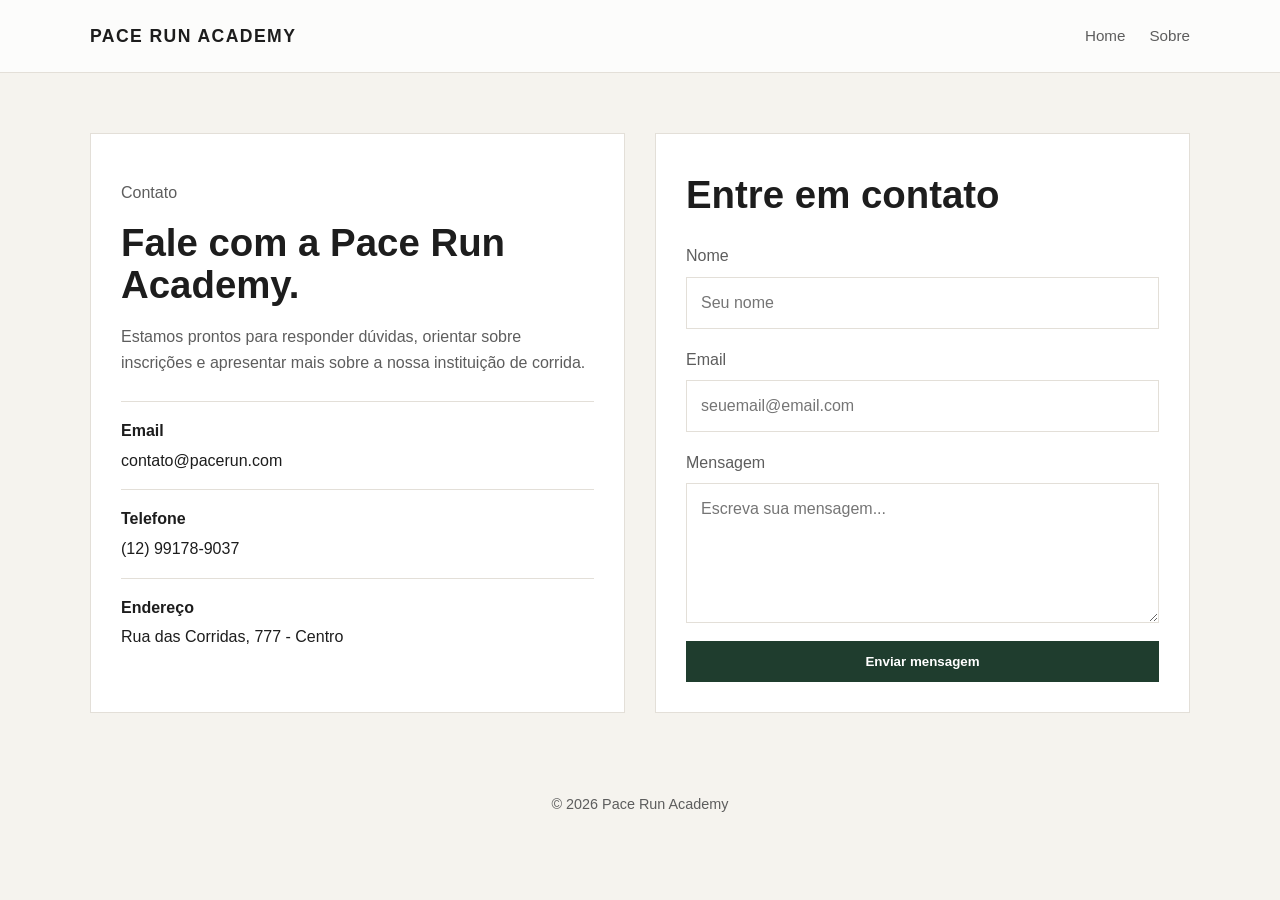
==== contato.html @ 162f760a "Add files via upload" ====
<!DOCTYPE html>
<html lang="pt-BR">
<head>
    <meta charset="UTF-8">
    <meta name="viewport" content="width=device-width, initial-scale=1.0">
    <title>Contato | Pace Run Academy</title>
    <link rel="stylesheet" href="style.css">
</head>
<body>
    <header class="site-header">
        <div class="container nav">
            <div class="brand">PACE RUN ACADEMY</div>

            <nav class="nav-links">
                <a href="index.html">Home</a>
                <a href="index.html#sobre">Sobre</a>
            </nav>
        </div>
    </header>

    <main class="page">
        <div class="container contact-layout">
            <section class="contact-info">
                <p class="text-muted">Contato</p>
                <h1>Fale com a Pace Run Academy.</h1>
                <p>
                    Estamos prontos para responder dúvidas, orientar sobre inscrições e apresentar
                    mais sobre a nossa instituição de corrida.
                </p>

                <div class="info-list">
                    <div class="info-item-contact">
                        <strong>Email</strong>
                        <span>contato@pacerun.com</span>
                    </div>

                    <div class="info-item-contact">
                        <strong>Telefone</strong>
                        <span>(12) 99178-9037</span>
                    </div>

                    <div class="info-item-contact">
                        <strong>Endereço</strong>
                        <span>Rua das Corridas, 777 - Centro</span>
                    </div>
                </div>
            </section>

            <section class="contact-form">
                <h2>Entre em contato</h2>
                <form>
                    <div class="form-row">
                        <label for="nome">Nome</label>
                        <input type="text" id="nome" name="nome" placeholder="Seu nome">
                    </div>

                    <div class="form-row">
                        <label for="email">Email</label>
                        <input type="email" id="email" name="email" placeholder="seuemail@email.com">
                    </div>

                    <div class="form-row">
                        <label for="mensagem">Mensagem</label>
                        <textarea id="mensagem" name="mensagem" placeholder="Escreva sua mensagem..."></textarea>
                    </div>

                    <button type="submit" class="button primary">Enviar mensagem</button>
                </form>
            </section>
        </div>
    </main>

    <footer>
        © 2026 Pace Run Academy
    </footer>
</body>
</html>
---- style.css ----
:root {
    --bg: #f5f3ee;
    --panel: #ffffff;
    --line: #e3dfd8;
    --text: #1d1d1d;
    --muted: #5d5d5d;
    --accent: #1f3d2e;
    --accent-soft: #ecf0eb;
}

* {
    box-sizing: border-box;
}

body {
    margin: 0;
    font-family: Arial, Helvetica, sans-serif;
    background: var(--bg);
    color: var(--text);
    line-height: 1.6;
}

a {
    text-decoration: none;
    color: var(--text);
}

.container {
    width: min(1100px, 90%);
    margin: 0 auto;
}

.site-header {
    background: rgba(255,255,255,0.75);
    border-bottom: 1px solid var(--line);
}

.nav {
    display: flex;
    align-items: center;
    justify-content: space-between;
    min-height: 72px;
    gap: 20px;
}

.brand {
    font-size: 1.1rem;
    font-weight: 700;
    letter-spacing: 0.08em;
}

.nav-links {
    display: flex;
    align-items: center;
    gap: 24px;
    flex-wrap: wrap;
}

.nav-links a {
    font-size: 0.95rem;
    color: var(--muted);
}

.button {
    display: inline-block;
    padding: 12px 20px;
    border: 1px solid var(--line);
    background: var(--panel);
    color: var(--text);
    font-weight: 600;
    transition: all 0.2s ease;
}

.button:hover {
    background: #f0eee9;
}

.button.primary {
    background: var(--accent);
    border-color: var(--accent);
    color: #fff;
}

.button.primary:hover {
    background: #172f26;
}

.hero {
    display: flex;
    align-items: center;
    justify-content: space-between;
    gap: 40px;
    min-height: 520px;
    padding: 50px 0;
}

.hero-text,
.hero-box {
    flex: 1;
}

.tag {
    display: inline-block;
    margin: 0 0 18px;
    font-size: 0.72rem;
    letter-spacing: 0.12em;
    text-transform: uppercase;
    color: var(--muted);
}

h1 {
    font-size: clamp(2.3rem, 4vw, 4.2rem);
    line-height: 1.1;
    margin: 0 0 18px;
    font-weight: 700;
}

.lead {
    max-width: 550px;
    font-size: 1.05rem;
    color: var(--muted);
    margin: 0 0 28px;
}

.actions {
    display: flex;
    gap: 14px;
    flex-wrap: wrap;
}

.hero-box {
    background: var(--panel);
    border: 1px solid var(--line);
    padding: 28px 26px;
}

.hero-box h2 {
    margin: 0 0 10px;
    font-size: 1.5rem;
}

.hero-box p {
    margin: 0;
    color: var(--muted);
}

section {
    padding: 40px 0 70px;
}

.about h2 {
    margin: 0 0 28px;
    font-size: clamp(2rem, 3vw, 2.6rem);
}

.info-grid {
    display: flex;
    gap: 22px;
    flex-wrap: wrap;
}

.info-item {
    flex: 1 1 260px;
    background: var(--panel);
    border: 1px solid var(--line);
    padding: 22px;
}

.info-item h3 {
    margin: 0 0 10px;
    font-size: 1.2rem;
}

.info-item p {
    margin: 0;
    color: var(--muted);
}

.contact-box {
    background: var(--accent-soft);
    border: 1px solid var(--line);
    padding: 28px;
    display: flex;
    justify-content: space-between;
    align-items: center;
    gap: 20px;
    flex-wrap: wrap;
}

.contact-box h2 {
    margin: 0 0 8px;
    font-size: clamp(1.8rem, 2.2vw, 2.4rem);
}

.contact-box p {
    margin: 0;
    color: var(--muted);
    max-width: 560px;
}

.image-gallery {
    display: flex;
    gap: 22px;
    flex-wrap: wrap;
    margin: 0 0 20px;
}

.image-card {
    flex: 1 1 320px;
    background: var(--panel);
    border: 1px solid var(--line);
    padding: 10px;
    overflow: hidden;
}

.image-card img {
    display: block;
    width: 100%;
    height: 280px;
    object-fit: cover;
    filter: saturate(0.9) contrast(1.03);
}

.page {
    padding: 60px 0;
}

.contact-layout {
    display: flex;
    gap: 30px;
    flex-wrap: wrap;
}

.contact-info,
.contact-form {
    flex: 1 1 380px;
    background: var(--panel);
    border: 1px solid var(--line);
    padding: 30px;
}

.contact-info h1,
.contact-form h2 {
    margin-top: 0;
    margin-bottom: 18px;
    font-size: clamp(2rem, 3vw, 2.8rem);
}

.contact-info p,
.contact-form p,
.form-row label,
.text-muted {
    color: var(--muted);
}

.info-list {
    margin-top: 26px;
    display: flex;
    flex-direction: column;
    gap: 16px;
}

.info-item-contact {
    border-top: 1px solid var(--line);
    padding-top: 16px;
}

.info-item-contact strong {
    display: block;
    margin-bottom: 4px;
    color: var(--text);
}

form {
    display: flex;
    flex-direction: column;
    gap: 18px;
}

.form-row {
    display: flex;
    flex-direction: column;
    gap: 8px;
}

input,
textarea {
    width: 100%;
    padding: 12px 14px;
    border: 1px solid var(--line);
    background: #fff;
    font: inherit;
    color: var(--text);
}

textarea {
    min-height: 140px;
    resize: vertical;
}

footer {
    padding: 20px 0 40px;
    text-align: center;
    color: var(--muted);
    font-size: 0.9rem;
}

@media (max-width: 768px) {
    .hero {
        flex-direction: column;
        text-align: center;
        min-height: auto;
    }

    .lead {
        margin-left: auto;
        margin-right: auto;
    }

    .actions {
        justify-content: center;
    }

    .nav {
        flex-direction: column;
        padding: 18px 0;
    }

    .contact-box {
        justify-content: center;
        text-align: center;
    }

    .contact-info,
    .contact-form {
        padding: 22px;
    }
}
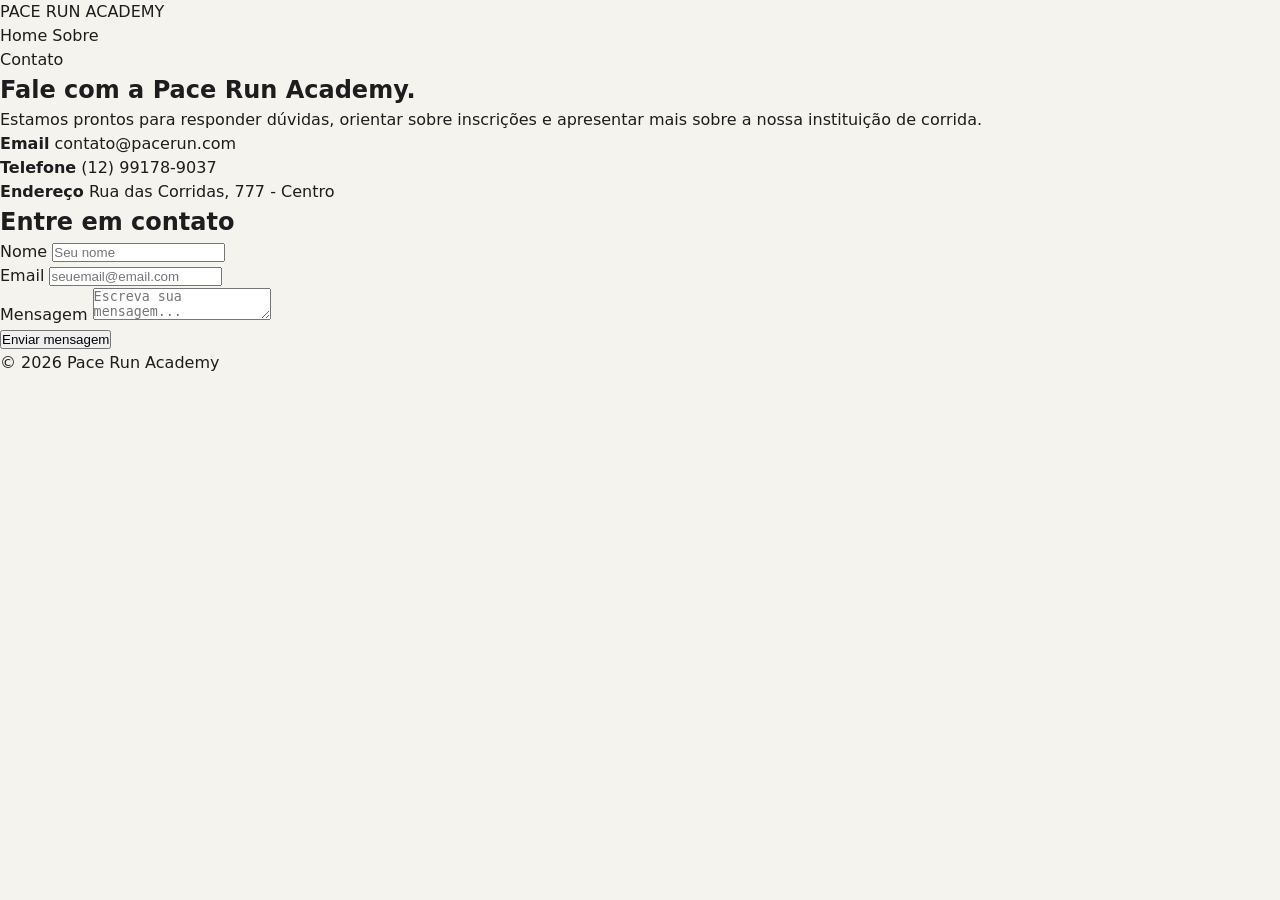
==== commit bca80049: "Make contact form fields required Added 'required' attribute to input fields in contact form." ====
--- a/contato.html
+++ b/contato.html
@@ -13,7 +13,7 @@
 
             <nav class="nav-links">
                 <a href="index.html">Home</a>
-                <a href="index.html#sobre">Sobre</a>
+                <a href="sobre.html">Sobre</a>
             </nav>
         </div>
     </header>
@@ -51,17 +51,17 @@
                 <form>
                     <div class="form-row">
                         <label for="nome">Nome</label>
-                        <input type="text" id="nome" name="nome" placeholder="Seu nome">
+                        <input type="text" id="nome" name="nome" placeholder="Seu nome" required>
                     </div>
 
                     <div class="form-row">
                         <label for="email">Email</label>
-                        <input type="email" id="email" name="email" placeholder="seuemail@email.com">
+                        <input type="email" id="email" name="email" placeholder="seuemail@email.com" required>
                     </div>
 
                     <div class="form-row">
                         <label for="mensagem">Mensagem</label>
-                        <textarea id="mensagem" name="mensagem" placeholder="Escreva sua mensagem..."></textarea>
+                        <textarea id="mensagem" name="mensagem" placeholder="Escreva sua mensagem..." required></textarea>
                     </div>
 
                     <button type="submit" class="button primary">Enviar mensagem</button>
--- a/style.css
+++ b/style.css
@@ -1,338 +1,259 @@
+
+*, *::before, *::after {
+  box-sizing: border-box;
+  margin: 0;
+  padding: 0;
+}
+
 :root {
-    --bg: #f5f3ee;
-    --panel: #ffffff;
-    --line: #e3dfd8;
-    --text: #1d1d1d;
-    --muted: #5d5d5d;
-    --accent: #1f3d2e;
-    --accent-soft: #ecf0eb;
-}
-
-* {
-    box-sizing: border-box;
-}
-
-body {
-    margin: 0;
-    font-family: Arial, Helvetica, sans-serif;
-    background: var(--bg);
-    color: var(--text);
-    line-height: 1.6;
+  /* Colors */
+  --bg-main: #f5f3ee;
+  --bg-surface: #ffffff;
+  --border-color: #e3dfd8;
+  --text-main: #1d1d1d;
+  --text-subtle: #5d5d5d;
+  --brand-primary: #1f3d2e;
+  --brand-light: #ecf0eb;
+  
+  /* Layout */
+  --site-max-w: 1100px;
+}
+
+html {
+  scroll-behavior: smooth;
+  font-family: system-ui, -apple-system, BlinkMacSystemFont, 'Segoe UI', Roboto, sans-serif;
+  background-color: var(--bg-main);
+  color: var(--text-main);
+  line-height: 1.5;
 }
 
 a {
-    text-decoration: none;
-    color: var(--text);
-}
-
-.container {
-    width: min(1100px, 90%);
-    margin: 0 auto;
-}
-
-.site-header {
-    background: rgba(255,255,255,0.75);
-    border-bottom: 1px solid var(--line);
-}
-
-.nav {
-    display: flex;
+  color: inherit;
+  text-decoration: none;
+}
+
+img {
+  max-width: 100%;
+  display: block;
+}
+
+.wrapper {
+  width: 90%;
+  max-width: var(--site-max-w);
+  margin-inline: auto;
+}
+
+.section-padding {
+  padding-block: 60px;
+}
+
+.header {
+  position: sticky;
+  top: 0;
+  z-index: 100;
+  background: rgba(245, 243, 238, 0.85);
+  backdrop-filter: blur(8px);
+  border-bottom: 1px solid var(--border-color);
+}
+
+.header__nav {
+  display: flex;
+  align-items: center;
+  justify-content: space-between;
+  height: 70px;
+}
+
+.header__logo {
+  font-weight: 700;
+  letter-spacing: -0.02em;
+  font-size: 1.15rem;
+}
+
+.header__links {
+  display: flex;
+  align-items: center;
+  gap: 20px;
+  list-style: none;
+}
+
+.header__links a {
+  font-size: 0.9rem;
+  color: var(--text-subtle);
+  transition: color 0.15s ease;
+}
+
+.header__links a:hover {
+  color: var(--text-main);
+}
+.btn {
+  display: inline-flex;
+  align-items: center;
+  justify-content: center;
+  padding: 10px 18px;
+  font-size: 0.9rem;
+  font-weight: 600;
+  border-radius: 4px;
+  border: 1px solid var(--border-color);
+  background: var(--bg-surface);
+  color: var(--text-main);
+  cursor: pointer;
+  transition: background 0.15s ease, border-color 0.15s ease, transform 0.1s;
+}
+
+.btn:active {
+  transform: translateY(1px);
+}
+
+.btn--primary {
+  background: var(--brand-primary);
+  border-color: var(--brand-primary);
+  color: #fff;
+}
+
+.btn--primary:hover {
+  background: #152b20;
+}
+
+.btn--outline:hover {
+  background: #eae6df;
+}
+
+/* Base Card Style */
+.card {
+  background: var(--bg-surface);
+  border: 1px solid var(--border-color);
+  padding: 24px;
+  border-radius: 6px;
+}
+
+.hero {
+  display: grid;
+  grid-template-columns: 1fr;
+  gap: 32px;
+  padding-block: 60px 40px;
+}
+
+.hero__eyebrow {
+  font-size: 0.75rem;
+  font-weight: 700;
+  text-transform: uppercase;
+  letter-spacing: 0.1em;
+  color: var(--brand-primary);
+  margin-bottom: 12px;
+}
+
+.hero__title {
+  font-size: 2.5rem;
+  line-height: 1.15;
+  letter-spacing: -0.03em;
+  margin-bottom: 16px;
+}
+
+.hero__subtitle {
+  color: var(--text-subtle);
+  font-size: 1.1rem;
+  margin-bottom: 24px;
+}
+
+.hero__actions {
+  display: flex;
+  gap: 12px;
+}
+.cards-grid {
+  display: grid;
+  grid-template-columns: repeat(auto-fit, minmax(250px, 1fr));
+  gap: 20px;
+}
+
+.gallery-grid {
+  display: grid;
+  grid-template-columns: repeat(auto-fill, minmax(280px, 1fr));
+  gap: 20px;
+}
+
+.gallery-grid img {
+  width: 100%;
+  height: 240px;
+  object-fit: cover;
+  border-radius: 4px;
+}
+
+/* Callout Box */
+.cta-box {
+  background: var(--brand-light);
+  border: 1px solid var(--border-color);
+  padding: 32px;
+  border-radius: 8px;
+  display: flex;
+  flex-direction: column;
+  gap: 16px;
+}
+.contact-grid {
+  display: grid;
+  grid-template-columns: 1fr;
+  gap: 30px;
+}
+
+.form-group {
+  display: flex;
+  flex-direction: column;
+  gap: 6px;
+  margin-bottom: 16px;
+}
+
+.form-group label {
+  font-size: 0.85rem;
+  font-weight: 600;
+  color: var(--text-subtle);
+}
+
+.form-control {
+  width: 100%;
+  padding: 10px 12px;
+  border: 1px solid var(--border-color);
+  border-radius: 4px;
+  background: #fff;
+  font-family: inherit;
+  font-size: 0.95rem;
+}
+
+.form-control:focus {
+  outline: 2px solid var(--brand-primary);
+  outline-offset: -1px;
+}
+
+textarea.form-control {
+  min-height: 120px;
+  resize: vertical;
+}
+
+/* Footer */
+.footer {
+  border-top: 1px solid var(--border-color);
+  padding-block: 30px;
+  text-align: center;
+  font-size: 0.85rem;
+  color: var(--text-subtle);
+}
+
+@media (min-width: 768px) {
+  .hero {
+    grid-template-columns: 1.2fr 0.8fr;
+    align-items: center;
+    padding-block: 80px;
+  }
+
+  .hero__title {
+    font-size: 3.5rem;
+  }
+
+  .contact-grid {
+    grid-template-columns: 1fr 1fr;
+  }
+
+  .cta-box {
+    flex-direction: row;
     align-items: center;
     justify-content: space-between;
-    min-height: 72px;
-    gap: 20px;
-}
-
-.brand {
-    font-size: 1.1rem;
-    font-weight: 700;
-    letter-spacing: 0.08em;
-}
-
-.nav-links {
-    display: flex;
-    align-items: center;
-    gap: 24px;
-    flex-wrap: wrap;
-}
-
-.nav-links a {
-    font-size: 0.95rem;
-    color: var(--muted);
-}
-
-.button {
-    display: inline-block;
-    padding: 12px 20px;
-    border: 1px solid var(--line);
-    background: var(--panel);
-    color: var(--text);
-    font-weight: 600;
-    transition: all 0.2s ease;
-}
-
-.button:hover {
-    background: #f0eee9;
-}
-
-.button.primary {
-    background: var(--accent);
-    border-color: var(--accent);
-    color: #fff;
-}
-
-.button.primary:hover {
-    background: #172f26;
-}
-
-.hero {
-    display: flex;
-    align-items: center;
-    justify-content: space-between;
-    gap: 40px;
-    min-height: 520px;
-    padding: 50px 0;
-}
-
-.hero-text,
-.hero-box {
-    flex: 1;
-}
-
-.tag {
-    display: inline-block;
-    margin: 0 0 18px;
-    font-size: 0.72rem;
-    letter-spacing: 0.12em;
-    text-transform: uppercase;
-    color: var(--muted);
-}
-
-h1 {
-    font-size: clamp(2.3rem, 4vw, 4.2rem);
-    line-height: 1.1;
-    margin: 0 0 18px;
-    font-weight: 700;
-}
-
-.lead {
-    max-width: 550px;
-    font-size: 1.05rem;
-    color: var(--muted);
-    margin: 0 0 28px;
-}
-
-.actions {
-    display: flex;
-    gap: 14px;
-    flex-wrap: wrap;
-}
-
-.hero-box {
-    background: var(--panel);
-    border: 1px solid var(--line);
-    padding: 28px 26px;
-}
-
-.hero-box h2 {
-    margin: 0 0 10px;
-    font-size: 1.5rem;
-}
-
-.hero-box p {
-    margin: 0;
-    color: var(--muted);
-}
-
-section {
-    padding: 40px 0 70px;
-}
-
-.about h2 {
-    margin: 0 0 28px;
-    font-size: clamp(2rem, 3vw, 2.6rem);
-}
-
-.info-grid {
-    display: flex;
-    gap: 22px;
-    flex-wrap: wrap;
-}
-
-.info-item {
-    flex: 1 1 260px;
-    background: var(--panel);
-    border: 1px solid var(--line);
-    padding: 22px;
-}
-
-.info-item h3 {
-    margin: 0 0 10px;
-    font-size: 1.2rem;
-}
-
-.info-item p {
-    margin: 0;
-    color: var(--muted);
-}
-
-.contact-box {
-    background: var(--accent-soft);
-    border: 1px solid var(--line);
-    padding: 28px;
-    display: flex;
-    justify-content: space-between;
-    align-items: center;
-    gap: 20px;
-    flex-wrap: wrap;
-}
-
-.contact-box h2 {
-    margin: 0 0 8px;
-    font-size: clamp(1.8rem, 2.2vw, 2.4rem);
-}
-
-.contact-box p {
-    margin: 0;
-    color: var(--muted);
-    max-width: 560px;
-}
-
-.image-gallery {
-    display: flex;
-    gap: 22px;
-    flex-wrap: wrap;
-    margin: 0 0 20px;
-}
-
-.image-card {
-    flex: 1 1 320px;
-    background: var(--panel);
-    border: 1px solid var(--line);
-    padding: 10px;
-    overflow: hidden;
-}
-
-.image-card img {
-    display: block;
-    width: 100%;
-    height: 280px;
-    object-fit: cover;
-    filter: saturate(0.9) contrast(1.03);
-}
-
-.page {
-    padding: 60px 0;
-}
-
-.contact-layout {
-    display: flex;
-    gap: 30px;
-    flex-wrap: wrap;
-}
-
-.contact-info,
-.contact-form {
-    flex: 1 1 380px;
-    background: var(--panel);
-    border: 1px solid var(--line);
-    padding: 30px;
-}
-
-.contact-info h1,
-.contact-form h2 {
-    margin-top: 0;
-    margin-bottom: 18px;
-    font-size: clamp(2rem, 3vw, 2.8rem);
-}
-
-.contact-info p,
-.contact-form p,
-.form-row label,
-.text-muted {
-    color: var(--muted);
-}
-
-.info-list {
-    margin-top: 26px;
-    display: flex;
-    flex-direction: column;
-    gap: 16px;
-}
-
-.info-item-contact {
-    border-top: 1px solid var(--line);
-    padding-top: 16px;
-}
-
-.info-item-contact strong {
-    display: block;
-    margin-bottom: 4px;
-    color: var(--text);
-}
-
-form {
-    display: flex;
-    flex-direction: column;
-    gap: 18px;
-}
-
-.form-row {
-    display: flex;
-    flex-direction: column;
-    gap: 8px;
-}
-
-input,
-textarea {
-    width: 100%;
-    padding: 12px 14px;
-    border: 1px solid var(--line);
-    background: #fff;
-    font: inherit;
-    color: var(--text);
-}
-
-textarea {
-    min-height: 140px;
-    resize: vertical;
-}
-
-footer {
-    padding: 20px 0 40px;
-    text-align: center;
-    color: var(--muted);
-    font-size: 0.9rem;
-}
-
-@media (max-width: 768px) {
-    .hero {
-        flex-direction: column;
-        text-align: center;
-        min-height: auto;
-    }
-
-    .lead {
-        margin-left: auto;
-        margin-right: auto;
-    }
-
-    .actions {
-        justify-content: center;
-    }
-
-    .nav {
-        flex-direction: column;
-        padding: 18px 0;
-    }
-
-    .contact-box {
-        justify-content: center;
-        text-align: center;
-    }
-
-    .contact-info,
-    .contact-form {
-        padding: 22px;
-    }
-}
+  }
+}
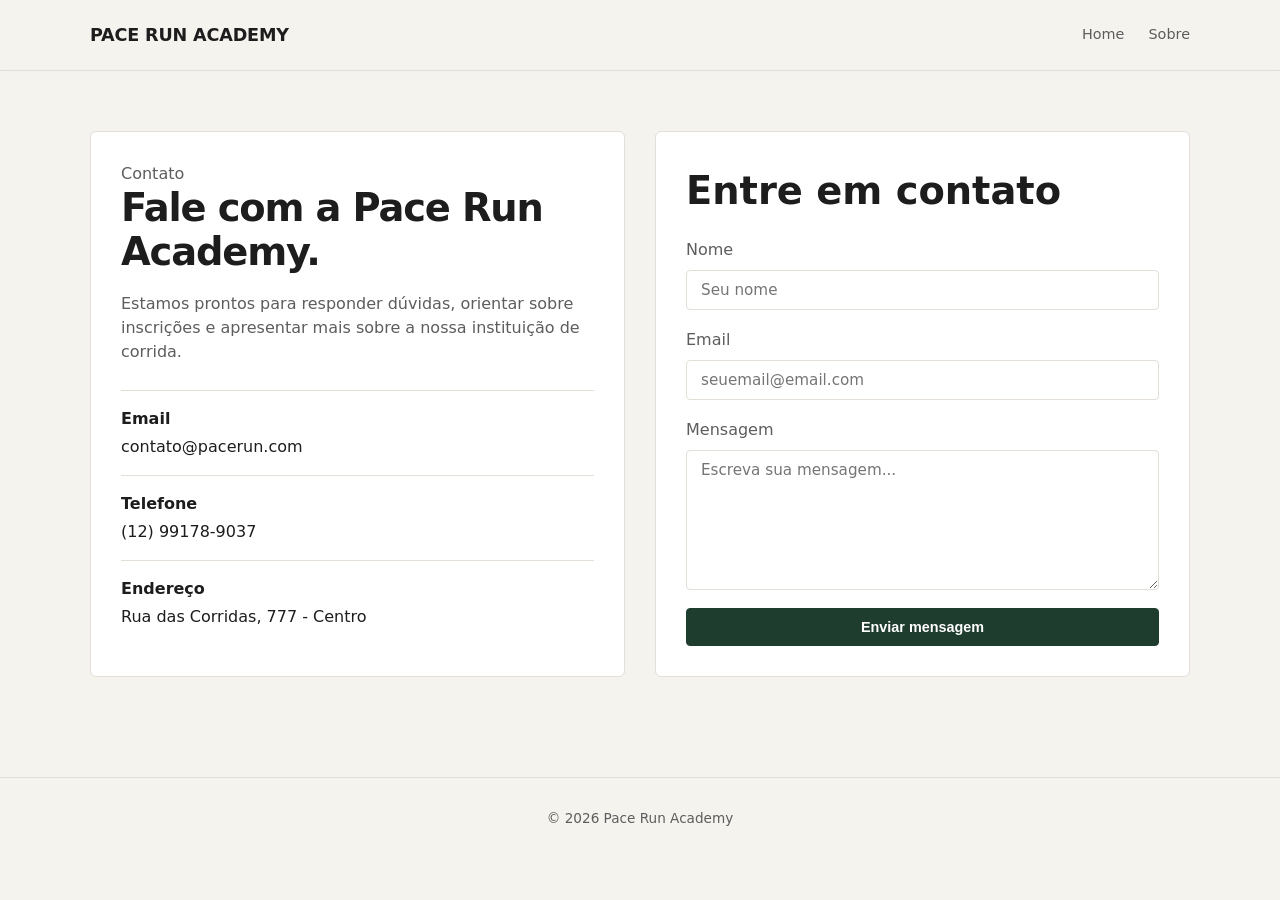
==== commit fb5ed4c9: "Update contact form to use Web3Forms API" ====
--- a/contato.html
+++ b/contato.html
@@ -48,24 +48,26 @@
 
             <section class="contact-form">
                 <h2>Entre em contato</h2>
-                <form>
-                    <div class="form-row">
-                        <label for="nome">Nome</label>
-                        <input type="text" id="nome" name="nome" placeholder="Seu nome" required>
-                    </div>
+                <form action="https://api.web3forms.com/submit" method="POST">
+    <input type="hidden" name="access_key" value="1286a922-49c1-4cbc-b11e-c13dcc66813e">
 
-                    <div class="form-row">
-                        <label for="email">Email</label>
-                        <input type="email" id="email" name="email" placeholder="seuemail@email.com" required>
-                    </div>
+    <div class="form-row">
+        <label for="nome">Nome</label>
+        <input type="text" id="nome" name="nome" placeholder="Seu nome" required>
+    </div>
 
-                    <div class="form-row">
-                        <label for="mensagem">Mensagem</label>
-                        <textarea id="mensagem" name="mensagem" placeholder="Escreva sua mensagem..." required></textarea>
-                    </div>
+    <div class="form-row">
+        <label for="email">Email</label>
+        <input type="email" id="email" name="email" placeholder="seuemail@email.com" required>
+    </div>
 
-                    <button type="submit" class="button primary">Enviar mensagem</button>
-                </form>
+    <div class="form-row">
+        <label for="mensagem">Mensagem</label>
+        <textarea id="mensagem" name="mensagem" placeholder="Escreva sua mensagem..." required></textarea>
+    </div>
+
+    <button type="submit" class="button primary">Enviar mensagem</button>
+</form>
             </section>
         </div>
     </main>
--- a/style.css
+++ b/style.css
@@ -1,4 +1,3 @@
-
 *, *::before, *::after {
   box-sizing: border-box;
   margin: 0;
@@ -6,24 +5,20 @@
 }
 
 :root {
-  /* Colors */
-  --bg-main: #f5f3ee;
-  --bg-surface: #ffffff;
-  --border-color: #e3dfd8;
-  --text-main: #1d1d1d;
-  --text-subtle: #5d5d5d;
-  --brand-primary: #1f3d2e;
-  --brand-light: #ecf0eb;
-  
-  /* Layout */
-  --site-max-w: 1100px;
+  --bg: #f5f3ee;
+  --panel: #ffffff;
+  --line: #e3dfd8;
+  --text: #1d1d1d;
+  --muted: #5d5d5d;
+  --accent: #1f3d2e;
+  --accent-soft: #ecf0eb;
 }
 
 html {
   scroll-behavior: smooth;
   font-family: system-ui, -apple-system, BlinkMacSystemFont, 'Segoe UI', Roboto, sans-serif;
-  background-color: var(--bg-main);
-  color: var(--text-main);
+  background-color: var(--bg);
+  color: var(--text);
   line-height: 1.5;
 }
 
@@ -37,223 +32,315 @@
   display: block;
 }
 
-.wrapper {
-  width: 90%;
-  max-width: var(--site-max-w);
+.container {
+  width: min(90%, 1100px);
   margin-inline: auto;
 }
 
-.section-padding {
-  padding-block: 60px;
-}
-
-.header {
+section {
+  padding-block: clamp(30px, 5vw, 60px);
+}
+
+.site-header {
   position: sticky;
   top: 0;
   z-index: 100;
   background: rgba(245, 243, 238, 0.85);
   backdrop-filter: blur(8px);
-  border-bottom: 1px solid var(--border-color);
-}
-
-.header__nav {
+  border-bottom: 1px solid var(--line);
+}
+
+.nav {
   display: flex;
   align-items: center;
   justify-content: space-between;
-  height: 70px;
-}
-
-.header__logo {
+  min-height: 70px;
+  gap: 20px;
+  flex-wrap: wrap;
+  padding-block: 12px;
+}
+
+.brand {
+  font-size: 1.1rem;
   font-weight: 700;
-  letter-spacing: -0.02em;
-  font-size: 1.15rem;
-}
-
-.header__links {
-  display: flex;
-  align-items: center;
-  gap: 20px;
-  list-style: none;
-}
-
-.header__links a {
+  letter-spacing: -0.01em;
+}
+
+.nav-links {
+  display: flex;
+  align-items: center;
+  gap: 24px;
+}
+
+.nav-links a {
   font-size: 0.9rem;
-  color: var(--text-subtle);
+  color: var(--muted);
   transition: color 0.15s ease;
 }
 
-.header__links a:hover {
-  color: var(--text-main);
-}
-.btn {
+.nav-links a:hover {
+  color: var(--text);
+}
+
+.button {
   display: inline-flex;
   align-items: center;
   justify-content: center;
-  padding: 10px 18px;
+  padding: 10px 20px;
+  border: 1px solid var(--line);
+  background: var(--panel);
+  color: var(--text);
   font-size: 0.9rem;
   font-weight: 600;
   border-radius: 4px;
-  border: 1px solid var(--border-color);
-  background: var(--bg-surface);
-  color: var(--text-main);
   cursor: pointer;
-  transition: background 0.15s ease, border-color 0.15s ease, transform 0.1s;
-}
-
-.btn:active {
+  transition: background 0.15s ease, transform 0.1s;
+}
+
+.button:active {
   transform: translateY(1px);
 }
 
-.btn--primary {
-  background: var(--brand-primary);
-  border-color: var(--brand-primary);
+.button:hover {
+  background: #eae6df;
+}
+
+.button.primary {
+  background: var(--accent);
+  border-color: var(--accent);
   color: #fff;
 }
 
-.btn--primary:hover {
+.button.primary:hover {
   background: #152b20;
 }
 
-.btn--outline:hover {
-  background: #eae6df;
-}
-
-/* Base Card Style */
-.card {
-  background: var(--bg-surface);
-  border: 1px solid var(--border-color);
-  padding: 24px;
+.hero {
+  display: flex;
+  flex-wrap: wrap;
+  align-items: center;
+  justify-content: space-between;
+  gap: 40px;
+  padding-block: clamp(40px, 7vw, 80px);
+}
+
+.hero-text {
+  flex: 1 1 380px;
+}
+
+.hero-box {
+  flex: 1 1 300px;
+  background: var(--panel);
+  border: 1px solid var(--line);
+  padding: 28px;
   border-radius: 6px;
 }
 
-.hero {
-  display: grid;
-  grid-template-columns: 1fr;
-  gap: 32px;
-  padding-block: 60px 40px;
-}
-
-.hero__eyebrow {
+.tag {
+  display: inline-block;
+  margin-bottom: 12px;
   font-size: 0.75rem;
   font-weight: 700;
+  letter-spacing: 0.08em;
   text-transform: uppercase;
-  letter-spacing: 0.1em;
-  color: var(--brand-primary);
-  margin-bottom: 12px;
-}
-
-.hero__title {
-  font-size: 2.5rem;
+  color: var(--accent);
+}
+
+h1 {
+  font-size: clamp(2.2rem, 4.5vw, 3.6rem);
   line-height: 1.15;
   letter-spacing: -0.03em;
-  margin-bottom: 16px;
-}
-
-.hero__subtitle {
-  color: var(--text-subtle);
-  font-size: 1.1rem;
-  margin-bottom: 24px;
-}
-
-.hero__actions {
+  margin-bottom: 18px;
+  font-weight: 700;
+}
+
+.lead {
+  max-width: 550px;
+  font-size: 1.05rem;
+  color: var(--muted);
+  margin-bottom: 28px;
+}
+
+.actions {
   display: flex;
   gap: 12px;
-}
-.cards-grid {
+  flex-wrap: wrap;
+}
+
+.hero-box h2 {
+  margin-bottom: 10px;
+  font-size: 1.4rem;
+}
+
+.hero-box p {
+  color: var(--muted);
+  font-size: 0.95rem;
+}
+
+.about h2 {
+  margin-bottom: 28px;
+  font-size: clamp(2rem, 3vw, 2.6rem);
+}
+
+.info-grid {
   display: grid;
   grid-template-columns: repeat(auto-fit, minmax(250px, 1fr));
+  gap: 22px;
+}
+
+.info-item {
+  background: var(--panel);
+  border: 1px solid var(--line);
+  padding: 22px;
+  border-radius: 6px;
+}
+
+.info-item h3 {
+  margin-bottom: 10px;
+  font-size: 1.2rem;
+}
+
+.info-item p {
+  color: var(--muted);
+}
+
+.contact-box {
+  background: var(--accent-soft);
+  border: 1px solid var(--line);
+  padding: 28px;
+  border-radius: 8px;
+  display: flex;
+  justify-content: space-between;
+  align-items: center;
   gap: 20px;
-}
-
-.gallery-grid {
+  flex-wrap: wrap;
+}
+
+.contact-box h2 {
+  margin-bottom: 8px;
+  font-size: clamp(1.8rem, 2.2vw, 2.4rem);
+}
+
+.contact-box p {
+  color: var(--muted);
+  max-width: 560px;
+}
+
+.image-gallery {
   display: grid;
-  grid-template-columns: repeat(auto-fill, minmax(280px, 1fr));
-  gap: 20px;
-}
-
-.gallery-grid img {
+  grid-template-columns: repeat(auto-fit, minmax(280px, 1fr));
+  gap: 22px;
+  margin-bottom: 20px;
+}
+
+.image-card {
+  background: var(--panel);
+  border: 1px solid var(--line);
+  padding: 10px;
+  border-radius: 6px;
+  overflow: hidden;
+}
+
+.image-card img {
   width: 100%;
-  height: 240px;
+  height: 280px;
   object-fit: cover;
   border-radius: 4px;
 }
 
-/* Callout Box */
-.cta-box {
-  background: var(--brand-light);
-  border: 1px solid var(--border-color);
-  padding: 32px;
-  border-radius: 8px;
+.page {
+  padding-block: 60px;
+}
+
+.contact-layout {
+  display: grid;
+  grid-template-columns: repeat(auto-fit, minmax(320px, 1fr));
+  gap: 30px;
+}
+
+.contact-info,
+.contact-form {
+  background: var(--panel);
+  border: 1px solid var(--line);
+  padding: 30px;
+  border-radius: 6px;
+}
+
+.contact-info h1,
+.contact-form h2 {
+  margin-bottom: 18px;
+  font-size: clamp(2rem, 3vw, 2.8rem);
+}
+
+.contact-info p,
+.contact-form p,
+.form-row label,
+.text-muted {
+  color: var(--muted);
+}
+
+.info-list {
+  margin-top: 26px;
   display: flex;
   flex-direction: column;
   gap: 16px;
 }
-.contact-grid {
-  display: grid;
-  grid-template-columns: 1fr;
-  gap: 30px;
-}
-
-.form-group {
+
+.info-item-contact {
+  border-top: 1px solid var(--line);
+  padding-top: 16px;
+}
+
+.info-item-contact strong {
+  display: block;
+  margin-bottom: 4px;
+  color: var(--text);
+}
+
+form {
   display: flex;
   flex-direction: column;
-  gap: 6px;
-  margin-bottom: 16px;
-}
-
-.form-group label {
-  font-size: 0.85rem;
-  font-weight: 600;
-  color: var(--text-subtle);
-}
-
-.form-control {
+  gap: 18px;
+}
+
+.form-row {
+  display: flex;
+  flex-direction: column;
+  gap: 8px;
+}
+
+input,
+textarea {
   width: 100%;
-  padding: 10px 12px;
-  border: 1px solid var(--border-color);
-  border-radius: 4px;
+  padding: 10px 14px;
+  border: 1px solid var(--line);
   background: #fff;
   font-family: inherit;
   font-size: 0.95rem;
-}
-
-.form-control:focus {
-  outline: 2px solid var(--brand-primary);
+  color: var(--text);
+  border-radius: 4px;
+}
+
+input:focus,
+textarea:focus {
+  outline: 2px solid var(--accent);
   outline-offset: -1px;
 }
 
-textarea.form-control {
-  min-height: 120px;
+textarea {
+  min-height: 140px;
   resize: vertical;
 }
 
-/* Footer */
-.footer {
-  border-top: 1px solid var(--border-color);
+footer {
   padding-block: 30px;
   text-align: center;
+  color: var(--muted);
   font-size: 0.85rem;
-  color: var(--text-subtle);
-}
-
-@media (min-width: 768px) {
-  .hero {
-    grid-template-columns: 1.2fr 0.8fr;
-    align-items: center;
-    padding-block: 80px;
-  }
-
-  .hero__title {
-    font-size: 3.5rem;
-  }
-
-  .contact-grid {
-    grid-template-columns: 1fr 1fr;
-  }
-
-  .cta-box {
-    flex-direction: row;
-    align-items: center;
-    justify-content: space-between;
-  }
-}
+  border-top: 1px solid var(--line);
+  margin-top: 40px;
+}
+
+.section-space {
+  margin-top: 40px;
+}
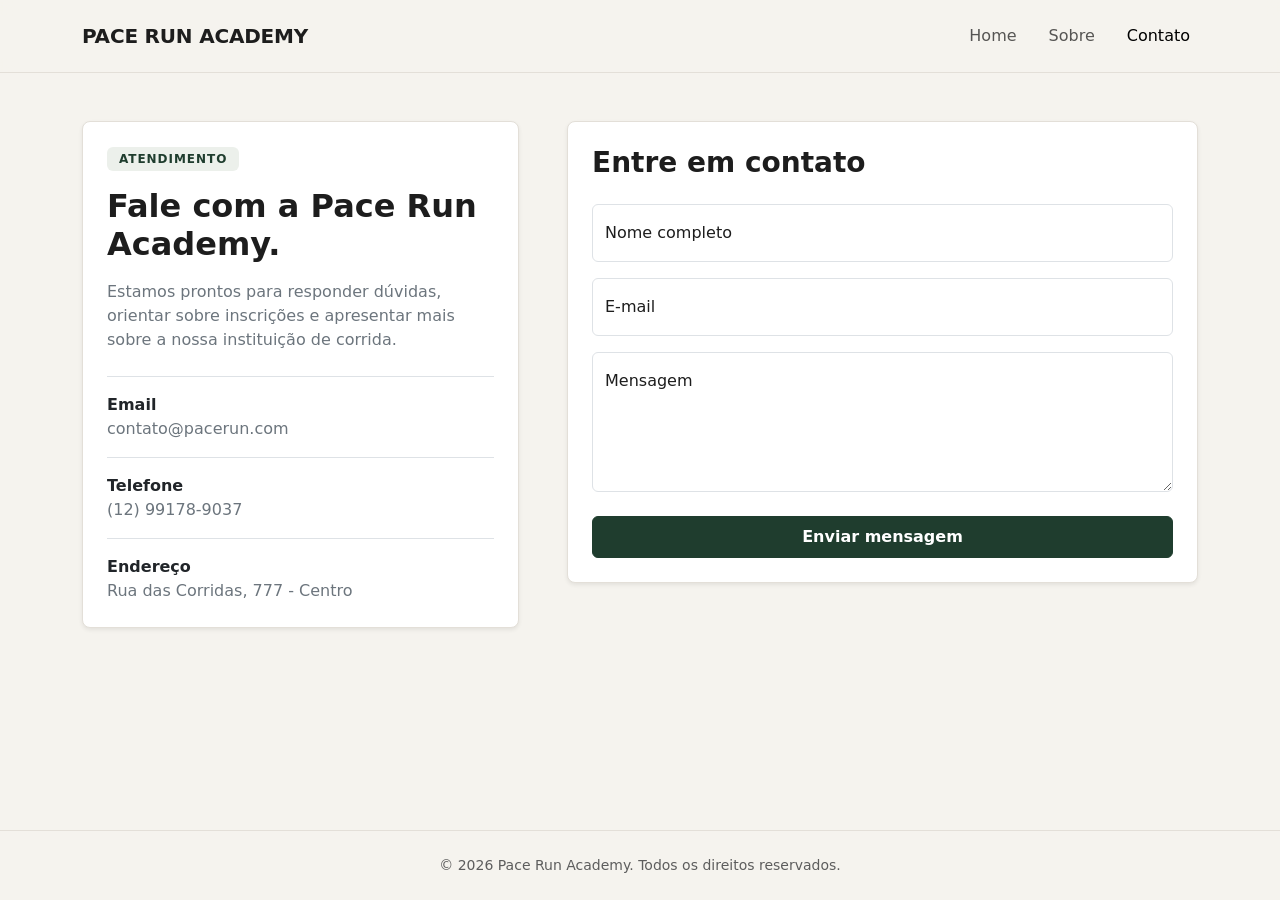
==== commit 0b5f5054: "Refactor contato.html with Bootstrap navbar and form" ====
--- a/contato.html
+++ b/contato.html
@@ -4,76 +4,100 @@
     <meta charset="UTF-8">
     <meta name="viewport" content="width=device-width, initial-scale=1.0">
     <title>Contato | Pace Run Academy</title>
+    <link href="https://cdn.jsdelivr.net/npm/bootstrap@5.3.3/dist/css/bootstrap.min.css" rel="stylesheet" integrity="sha384-QWTKZyjpPEjISv5WaRU9OFeRpok6YctnYmDr5pNlyT2bRjXh0JMhjY6hW+ALEwIH" crossorigin="anonymous">
     <link rel="stylesheet" href="style.css">
 </head>
 <body>
-    <header class="site-header">
-        <div class="container nav">
-            <div class="brand">PACE RUN ACADEMY</div>
 
-            <nav class="nav-links">
-                <a href="index.html">Home</a>
-                <a href="sobre.html">Sobre</a>
-            </nav>
-        </div>
+    <header class="sticky-top">
+        <nav class="navbar navbar-expand-lg site-navbar py-3">
+            <div class="container">
+                <a class="navbar-brand brand-title fs-5" href="index.html">PACE RUN ACADEMY</a>
+                <button class="navbar-toggler" type="button" data-bs-toggle="collapse" data-bs-target="#navMenu" aria-controls="navMenu" aria-expanded="false" aria-label="Alternar navegação">
+                    <span class="navbar-toggler-icon"></span>
+                </button>
+                <div class="collapse navbar-collapse" id="navMenu">
+                    <ul class="navbar-nav ms-auto mb-2 mb-lg-0 gap-lg-3 fw-medium">
+                        <li class="nav-item">
+                            <a class="nav-link" href="index.html">Home</a>
+                        </li>
+                        <li class="nav-item">
+                            <a class="nav-link" href="sobre.html">Sobre</a>
+                        </li>
+                        <li class="nav-item">
+                            <a class="nav-link active" aria-current="page" href="contato.html">Contato</a>
+                        </li>
+                    </ul>
+                </div>
+            </div>
+        </nav>
     </header>
 
-    <main class="page">
-        <div class="container contact-layout">
-            <section class="contact-info">
-                <p class="text-muted">Contato</p>
-                <h1>Fale com a Pace Run Academy.</h1>
-                <p>
-                    Estamos prontos para responder dúvidas, orientar sobre inscrições e apresentar
-                    mais sobre a nossa instituição de corrida.
-                </p>
+    <main class="py-5">
+        <section class="container">
+            <div class="row g-5">
+                <div class="col-lg-5">
+                    <div class="p-4 custom-card h-100 shadow-sm">
+                        <span class="badge tag-badge text-uppercase fw-bold mb-3">Atendimento</span>
+                        <h1 class="h2 fw-bold mb-3">Fale com a Pace Run Academy.</h1>
+                        <p class="text-secondary mb-4">
+                            Estamos prontos para responder dúvidas, orientar sobre inscrições e apresentar
+                            mais sobre a nossa instituição de corrida.
+                        </p>
 
-                <div class="info-list">
-                    <div class="info-item-contact">
-                        <strong>Email</strong>
-                        <span>contato@pacerun.com</span>
-                    </div>
-
-                    <div class="info-item-contact">
-                        <strong>Telefone</strong>
-                        <span>(12) 99178-9037</span>
-                    </div>
-
-                    <div class="info-item-contact">
-                        <strong>Endereço</strong>
-                        <span>Rua das Corridas, 777 - Centro</span>
+                        <div class="d-flex flex-column gap-3 border-top pt-3">
+                            <div>
+                                <strong class="d-block text-dark">Email</strong>
+                                <span class="text-secondary">contato@pacerun.com</span>
+                            </div>
+                            <div class="border-top pt-3">
+                                <strong class="d-block text-dark">Telefone</strong>
+                                <span class="text-secondary">(12) 99178-9037</span>
+                            </div>
+                            <div class="border-top pt-3">
+                                <strong class="d-block text-dark">Endereço</strong>
+                                <span class="text-secondary">Rua das Corridas, 777 - Centro</span>
+                            </div>
+                        </div>
                     </div>
                 </div>
-            </section>
 
-            <section class="contact-form">
-                <h2>Entre em contato</h2>
-                <form action="https://api.web3forms.com/submit" method="POST">
-    <input type="hidden" name="access_key" value="1286a922-49c1-4cbc-b11e-c13dcc66813e">
+                <div class="col-lg-7">
+                    <div class="p-4 custom-card shadow-sm">
+                        <h2 class="h3 fw-bold mb-4">Entre em contato</h2>
+                        
+                        <form action="https://api.web3forms.com/submit" method="POST">
+                            <input type="hidden" name="access_key" value="1286a922-49c1-4cbc-b11e-c13dcc66813e">
 
-    <div class="form-row">
-        <label for="nome">Nome</label>
-        <input type="text" id="nome" name="nome" placeholder="Seu nome" required>
-    </div>
+                            <div class="form-floating mb-3">
+                                <input type="text" class="form-control" id="nome" name="nome" placeholder="Seu nome" required>
+                                <label for="nome">Nome completo</label>
+                            </div>
 
-    <div class="form-row">
-        <label for="email">Email</label>
-        <input type="email" id="email" name="email" placeholder="seuemail@email.com" required>
-    </div>
+                            <div class="form-floating mb-3">
+                                <input type="email" class="form-control" id="email" name="email" placeholder="seuemail@email.com" required>
+                                <label for="email">E-mail</label>
+                            </div>
 
-    <div class="form-row">
-        <label for="mensagem">Mensagem</label>
-        <textarea id="mensagem" name="mensagem" placeholder="Escreva sua mensagem..." required></textarea>
-    </div>
+                            <div class="form-floating mb-4">
+                                <textarea class="form-control" id="mensagem" name="mensagem" placeholder="Escreva sua mensagem..." style="height: 140px;" required></textarea>
+                                <label for="mensagem">Mensagem</label>
+                            </div>
 
-    <button type="submit" class="button primary">Enviar mensagem</button>
-</form>
-            </section>
-        </div>
+                            <button type="submit" class="btn btn-pace rounded-2 w-100 py-2">Enviar mensagem</button>
+                        </form>
+                    </div>
+                </div>
+            </div>
+        </section>
     </main>
 
-    <footer>
-        © 2026 Pace Run Academy
+    <footer class="py-4 text-center">
+        <div class="container">
+            <p class="m-0">© 2026 Pace Run Academy. Todos os direitos reservados.</p>
+        </div>
     </footer>
+
+    <script src="https://cdn.jsdelivr.net/npm/bootstrap@5.3.3/dist/js/bootstrap.bundle.min.js" integrity="sha384-YvpcrYf0tY3lHB60NNkmXc5s9fDVZLESaAA55NDzOxhy9GkcIdslK1eN7N6jIeHz" crossorigin="anonymous"></script>
 </body>
 </html>
--- a/style.css
+++ b/style.css
@@ -1,346 +1,103 @@
-*, *::before, *::after {
-  box-sizing: border-box;
-  margin: 0;
-  padding: 0;
-}
-
 :root {
-  --bg: #f5f3ee;
-  --panel: #ffffff;
-  --line: #e3dfd8;
-  --text: #1d1d1d;
-  --muted: #5d5d5d;
-  --accent: #1f3d2e;
+  --bg-color: #f5f3ee;
+  --panel-color: #ffffff;
+  --border-color: #e3dfd8;
+  --text-color: #1d1d1d;
+  --muted-color: #5d5d5d;
+  --accent-color: #1f3d2e;
+  --accent-hover: #152b20;
   --accent-soft: #ecf0eb;
 }
 
-html {
-  scroll-behavior: smooth;
+body {
+  background-color: var(--bg-color);
+  color: var(--text-color);
   font-family: system-ui, -apple-system, BlinkMacSystemFont, 'Segoe UI', Roboto, sans-serif;
-  background-color: var(--bg);
-  color: var(--text);
-  line-height: 1.5;
+  display: flex;
+  flex-direction: column;
+  min-height: 100vh;
 }
 
-a {
-  color: inherit;
-  text-decoration: none;
+.site-navbar {
+  background: rgba(245, 243, 238, 0.95) !important;
+  backdrop-filter: blur(8px);
+  border-bottom: 1px solid var(--border-color);
 }
 
-img {
-  max-width: 100%;
-  display: block;
+.brand-title {
+  font-weight: 700;
+  letter-spacing: -0.01em;
+  color: var(--text-color) !important;
 }
 
-.container {
-  width: min(90%, 1100px);
-  margin-inline: auto;
+.btn-pace {
+  background-color: var(--accent-color);
+  color: #ffffff !important;
+  border: 1px solid var(--accent-color);
+  font-weight: 600;
+  padding: 10px 22px;
+  transition: all 0.2s ease;
 }
 
-section {
-  padding-block: clamp(30px, 5vw, 60px);
+.btn-pace:hover {
+  background-color: var(--accent-hover);
+  border-color: var(--accent-hover);
+  transform: translateY(-1px);
 }
 
-.site-header {
-  position: sticky;
-  top: 0;
-  z-index: 100;
-  background: rgba(245, 243, 238, 0.85);
-  backdrop-filter: blur(8px);
-  border-bottom: 1px solid var(--line);
+.btn-pace-outline {
+  background-color: transparent;
+  color: var(--text-color);
+  border: 1px solid var(--border-color);
+  font-weight: 600;
+  padding: 10px 22px;
+  transition: all 0.2s ease;
 }
 
-.nav {
-  display: flex;
-  align-items: center;
-  justify-content: space-between;
-  min-height: 70px;
-  gap: 20px;
-  flex-wrap: wrap;
-  padding-block: 12px;
+.btn-pace-outline:hover {
+  background-color: #eae6df;
+  color: var(--text-color);
 }
 
-.brand {
-  font-size: 1.1rem;
-  font-weight: 700;
-  letter-spacing: -0.01em;
+.custom-card {
+  background-color: var(--panel-color);
+  border: 1px solid var(--border-color);
+  border-radius: 8px;
+  transition: transform 0.2s ease, box-shadow 0.2s ease;
 }
 
-.nav-links {
-  display: flex;
-  align-items: center;
-  gap: 24px;
+.custom-card:hover {
+  transform: translateY(-3px);
+  box-shadow: 0 10px 20px rgba(0, 0, 0, 0.05);
 }
 
-.nav-links a {
-  font-size: 0.9rem;
-  color: var(--muted);
-  transition: color 0.15s ease;
+.contact-highlight-box {
+  background-color: var(--accent-soft);
+  border: 1px solid var(--border-color);
+  border-radius: 8px;
 }
 
-.nav-links a:hover {
-  color: var(--text);
+.accordion-button:not(.collapsed) {
+  background-color: var(--accent-soft);
+  color: var(--accent-color);
 }
 
-.button {
-  display: inline-flex;
-  align-items: center;
-  justify-content: center;
-  padding: 10px 20px;
-  border: 1px solid var(--line);
-  background: var(--panel);
-  color: var(--text);
-  font-size: 0.9rem;
-  font-weight: 600;
-  border-radius: 4px;
-  cursor: pointer;
-  transition: background 0.15s ease, transform 0.1s;
+.accordion-button:focus {
+  box-shadow: none;
+  border-color: var(--accent-color);
 }
 
-.button:active {
-  transform: translateY(1px);
-}
-
-.button:hover {
-  background: #eae6df;
-}
-
-.button.primary {
-  background: var(--accent);
-  border-color: var(--accent);
-  color: #fff;
-}
-
-.button.primary:hover {
-  background: #152b20;
-}
-
-.hero {
-  display: flex;
-  flex-wrap: wrap;
-  align-items: center;
-  justify-content: space-between;
-  gap: 40px;
-  padding-block: clamp(40px, 7vw, 80px);
-}
-
-.hero-text {
-  flex: 1 1 380px;
-}
-
-.hero-box {
-  flex: 1 1 300px;
-  background: var(--panel);
-  border: 1px solid var(--line);
-  padding: 28px;
-  border-radius: 6px;
-}
-
-.tag {
-  display: inline-block;
-  margin-bottom: 12px;
+.tag-badge {
+  background-color: var(--accent-soft) !important;
+  color: var(--accent-color) !important;
   font-size: 0.75rem;
-  font-weight: 700;
   letter-spacing: 0.08em;
-  text-transform: uppercase;
-  color: var(--accent);
-}
-
-h1 {
-  font-size: clamp(2.2rem, 4.5vw, 3.6rem);
-  line-height: 1.15;
-  letter-spacing: -0.03em;
-  margin-bottom: 18px;
-  font-weight: 700;
-}
-
-.lead {
-  max-width: 550px;
-  font-size: 1.05rem;
-  color: var(--muted);
-  margin-bottom: 28px;
-}
-
-.actions {
-  display: flex;
-  gap: 12px;
-  flex-wrap: wrap;
-}
-
-.hero-box h2 {
-  margin-bottom: 10px;
-  font-size: 1.4rem;
-}
-
-.hero-box p {
-  color: var(--muted);
-  font-size: 0.95rem;
-}
-
-.about h2 {
-  margin-bottom: 28px;
-  font-size: clamp(2rem, 3vw, 2.6rem);
-}
-
-.info-grid {
-  display: grid;
-  grid-template-columns: repeat(auto-fit, minmax(250px, 1fr));
-  gap: 22px;
-}
-
-.info-item {
-  background: var(--panel);
-  border: 1px solid var(--line);
-  padding: 22px;
-  border-radius: 6px;
-}
-
-.info-item h3 {
-  margin-bottom: 10px;
-  font-size: 1.2rem;
-}
-
-.info-item p {
-  color: var(--muted);
-}
-
-.contact-box {
-  background: var(--accent-soft);
-  border: 1px solid var(--line);
-  padding: 28px;
-  border-radius: 8px;
-  display: flex;
-  justify-content: space-between;
-  align-items: center;
-  gap: 20px;
-  flex-wrap: wrap;
-}
-
-.contact-box h2 {
-  margin-bottom: 8px;
-  font-size: clamp(1.8rem, 2.2vw, 2.4rem);
-}
-
-.contact-box p {
-  color: var(--muted);
-  max-width: 560px;
-}
-
-.image-gallery {
-  display: grid;
-  grid-template-columns: repeat(auto-fit, minmax(280px, 1fr));
-  gap: 22px;
-  margin-bottom: 20px;
-}
-
-.image-card {
-  background: var(--panel);
-  border: 1px solid var(--line);
-  padding: 10px;
-  border-radius: 6px;
-  overflow: hidden;
-}
-
-.image-card img {
-  width: 100%;
-  height: 280px;
-  object-fit: cover;
-  border-radius: 4px;
-}
-
-.page {
-  padding-block: 60px;
-}
-
-.contact-layout {
-  display: grid;
-  grid-template-columns: repeat(auto-fit, minmax(320px, 1fr));
-  gap: 30px;
-}
-
-.contact-info,
-.contact-form {
-  background: var(--panel);
-  border: 1px solid var(--line);
-  padding: 30px;
-  border-radius: 6px;
-}
-
-.contact-info h1,
-.contact-form h2 {
-  margin-bottom: 18px;
-  font-size: clamp(2rem, 3vw, 2.8rem);
-}
-
-.contact-info p,
-.contact-form p,
-.form-row label,
-.text-muted {
-  color: var(--muted);
-}
-
-.info-list {
-  margin-top: 26px;
-  display: flex;
-  flex-direction: column;
-  gap: 16px;
-}
-
-.info-item-contact {
-  border-top: 1px solid var(--line);
-  padding-top: 16px;
-}
-
-.info-item-contact strong {
-  display: block;
-  margin-bottom: 4px;
-  color: var(--text);
-}
-
-form {
-  display: flex;
-  flex-direction: column;
-  gap: 18px;
-}
-
-.form-row {
-  display: flex;
-  flex-direction: column;
-  gap: 8px;
-}
-
-input,
-textarea {
-  width: 100%;
-  padding: 10px 14px;
-  border: 1px solid var(--line);
-  background: #fff;
-  font-family: inherit;
-  font-size: 0.95rem;
-  color: var(--text);
-  border-radius: 4px;
-}
-
-input:focus,
-textarea:focus {
-  outline: 2px solid var(--accent);
-  outline-offset: -1px;
-}
-
-textarea {
-  min-height: 140px;
-  resize: vertical;
+  padding: 6px 12px;
 }
 
 footer {
-  padding-block: 30px;
-  text-align: center;
-  color: var(--muted);
-  font-size: 0.85rem;
-  border-top: 1px solid var(--line);
-  margin-top: 40px;
+  margin-top: auto;
+  border-top: 1px solid var(--border-color);
+  color: var(--muted-color);
+  font-size: 0.875rem;
 }
-
-.section-space {
-  margin-top: 40px;
-}
